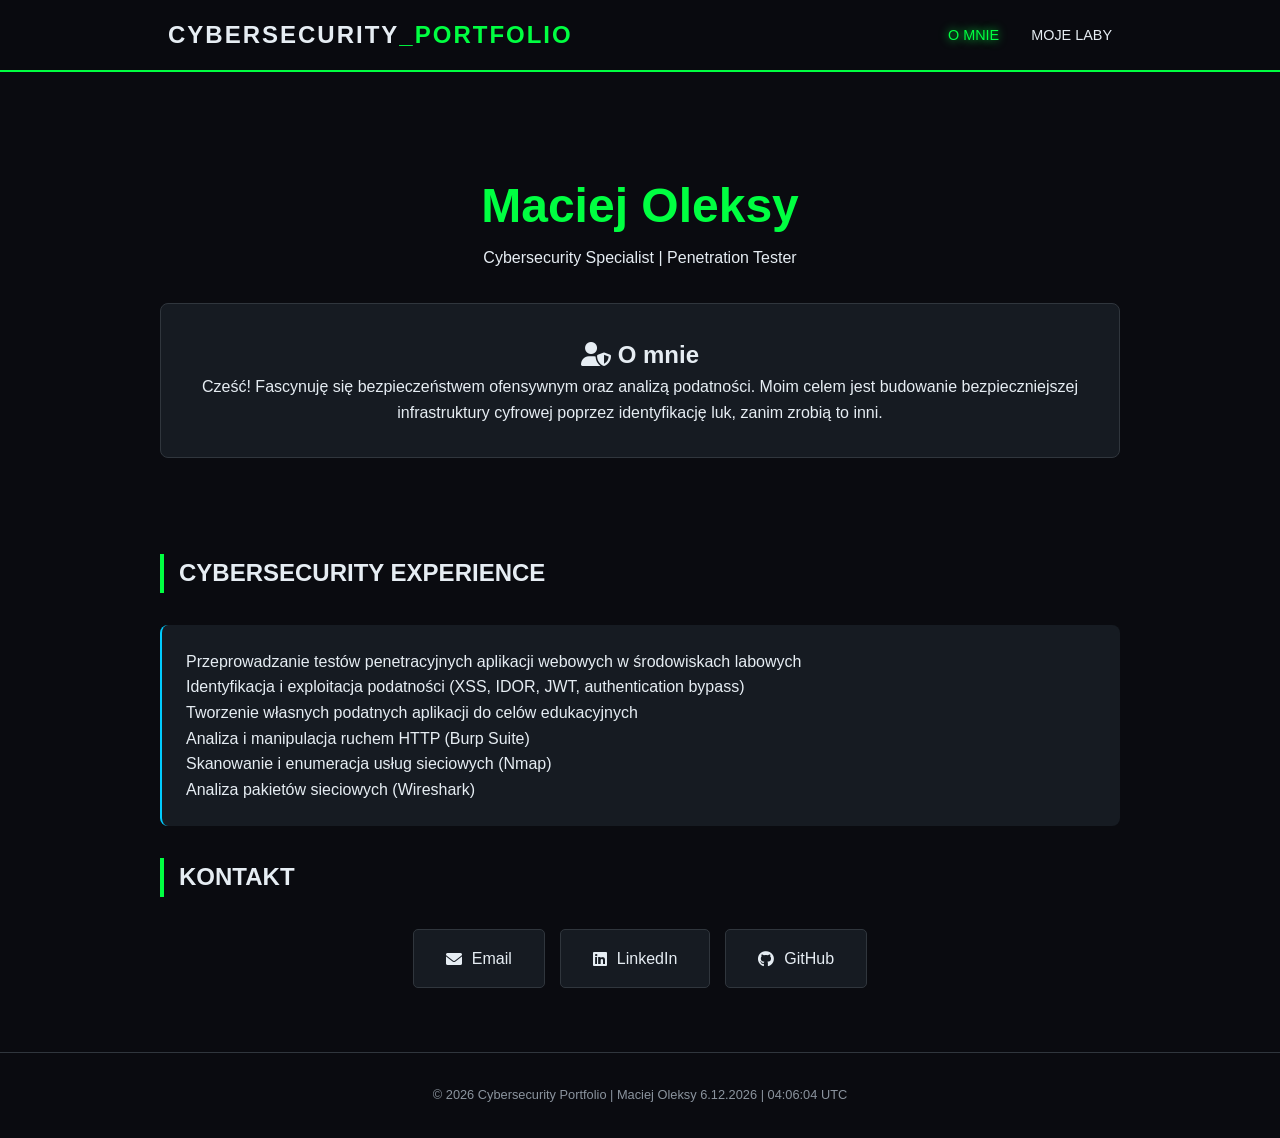
==== index.html @ 9b7eed47 "Update index.html" ====
<!DOCTYPE html>
<html lang="pl">
<head>
    <meta charset="UTF-8">
    <meta name="viewport" content="width=device-width, initial-scale=1.0">
    <title>Cyber Portfolio | O Mnie</title>
    <link rel="stylesheet" href="style.css">
    <link rel="stylesheet" href="https://cdnjs.cloudflare.com/ajax/libs/font-awesome/6.0.0/css/all.min.css">
</head>
<body>

    <header>
        <nav class="navbar">
            <div class="logo">CYBERSECURITY<span>_PORTFOLIO</span></div>
            <ul class="nav-links">
                <li><a href="index.html" class="active">O mnie</a></li>
                <li><a href="labs.html">Moje laby</a></li>
            </ul>
        </nav>
    </header>

    <main class="container">
        <!-- Sekcja O Mnie -->
        <section id="about" class="hero-section">
            <h1 class="glitch" data-text="Maciej Oleksy">Maciej Oleksy</h1>
            <p class="subtitle">Cybersecurity Specialist | Penetration Tester</p>
            <div class="bio-card">
                <h2><i class="fas fa-user-shield"></i> O mnie</h2>
                <p>Cześć! Fascynuję się bezpieczeństwem ofensywnym oraz analizą podatności. Moim celem jest budowanie bezpieczniejszej infrastruktury cyfrowej poprzez identyfikację luk, zanim zrobią to inni.</p>
            </div>
        </section>

        <!-- Doświadczenie -->
        <section id="experience">
            <h2 class="section-title">Cybersecurity experience</h2>
            <div class="timeline">
                <div class="timeline-item">
<p> Przeprowadzanie testów penetracyjnych aplikacji webowych w środowiskach labowych</p>
<p>Identyfikacja i exploitacja podatności (XSS, IDOR, JWT, authentication bypass)</p>
<p>Tworzenie własnych podatnych aplikacji do celów edukacyjnych</p>
<p>Analiza i manipulacja ruchem HTTP (Burp Suite)</p>
<p>Skanowanie i enumeracja usług sieciowych (Nmap)</p>
<p>Analiza pakietów sieciowych (Wireshark)</p>
                </div>
           <!--     <div class="timeline-item">
                    <h3>IT Support Specialist</h3>
                    <p class="date">2020 - 2022 | Tech Solutions</p>
                    <p>Zarządzanie uprawnieniami użytkowników i zabezpieczanie stacji roboczych.</p>
                </div> -->
            </div>
        </section>

        <!-- Kontakt -->
        <section id="contact">
            <h2 class="section-title">Kontakt</h2>
            <div class="contact-grid">
                <a href="mailto:twoj-email@example.com" class="contact-card">
                    <i class="fas fa-envelope"></i>
                    <span>Email</span>
                </a>
                <a href="https://linkedin.com/in/twoj-profil" class="contact-card">
                    <i class="fab fa-linkedin"></i>
                    <span>LinkedIn</span>
                </a>
                <a href="https://github.com/twoj-user" class="contact-card">
                    <i class="fab fa-github"></i>
                    <span>GitHub</span>
                </a>
            </div>
        </section>
    </main>

    <footer>
        <p>&copy; 2026 Cybersecurity Portfolio | Maciej Oleksy <span id="clock"></span></p>
    </footer>

    <script src="script.js"></script>
</body>
</html>
---- style.css ----
:root {
    --bg-color: #0a0b10;
    --card-bg: #161b22;
    --accent-color: #00ff41; /* Klasyczna zieleń hakera */
    --text-color: #e6edf3;
    --secondary-color: #00ccff;
}

* {
    margin: 0;
    padding: 0;
    box-sizing: border-box;
    font-family: 'Segoe UI', Tahoma, Geneva, Verdana, sans-serif;
}

body {
    background-color: var(--bg-color);
    color: var(--text-color);
    line-height: 1.6;
}

/* Pasek nawigacji */
header {
    background: rgba(10, 11, 16, 0.95);
    border-bottom: 2px solid var(--accent-color);
    position: sticky;
    top: 0;
    z-index: 1000;
}

.navbar {
    display: flex;
    justify-content: space-between;
    align-items: center;
    padding: 1rem 10%;
    max-width: 1200px;
    margin: 0 auto;
}

.logo {
    font-size: 1.5rem;
    font-weight: bold;
    letter-spacing: 2px;
}

.logo span {
    color: var(--accent-color);
}

.nav-links {
    display: flex;
    list-style: none;
}

.nav-links li {
    margin-left: 2rem;
}

.nav-links a {
    text-decoration: none;
    color: var(--text-color);
    text-transform: uppercase;
    font-size: 0.9rem;
    transition: 0.3s;
}

.nav-links a:hover, .nav-links a.active {
    color: var(--accent-color);
    text-shadow: 0 0 10px var(--accent-color);
}

/* Główna treść */
.container {
    max-width: 1000px;
    margin: 2rem auto;
    padding: 0 20px;
}

.section-title {
    border-left: 4px solid var(--accent-color);
    padding-left: 15px;
    margin: 2rem 0;
    text-transform: uppercase;
}

/* O mnie - Hero */
.hero-section {
    text-align: center;
    padding: 4rem 0;
}

.glitch {
    font-size: 3rem;
    font-weight: 800;
    color: var(--accent-color);
}

.bio-card {
    background: var(--card-bg);
    padding: 2rem;
    border-radius: 8px;
    margin-top: 2rem;
    border: 1px solid #30363d;
}

/* Grid Labów */
.labs-grid {
    display: grid;
    grid-template-columns: repeat(auto-fit, minmax(280px, 1fr));
    gap: 20px;
    margin-top: 2rem;
}

.lab-card {
    background: var(--card-bg);
    padding: 1.5rem;
    border-radius: 10px;
    text-decoration: none;
    color: var(--text-color);
    border: 1px solid #30363d;
    transition: transform 0.3s, border-color 0.3s;
    display: flex;
    flex-direction: column;
}

.lab-card:hover {
    transform: translateY(-5px);
    border-color: var(--accent-color);
    box-shadow: 0 0 15px rgba(0, 255, 65, 0.2);
}

.lab-icon {
    font-size: 2rem;
    color: var(--accent-color);
    margin-bottom: 1rem;
}

.tech-tag {
    margin-top: auto;
    font-size: 0.7rem;
    background: #21262d;
    padding: 4px 8px;
    border-radius: 4px;
    width: fit-content;
    color: var(--secondary-color);
}

/* Doświadczenie & Kontakt */
.timeline-item {
    background: var(--card-bg);
    padding: 1.5rem;
    margin-bottom: 1rem;
    border-radius: 8px;
    border-left: 2px solid var(--secondary-color);
}

.contact-grid {
    display: flex;
    gap: 15px;
    justify-content: center;
    flex-wrap: wrap;
}

.contact-card {
    background: var(--card-bg);
    padding: 1rem 2rem;
    border-radius: 5px;
    text-decoration: none;
    color: var(--text-color);
    display: flex;
    align-items: center;
    gap: 10px;
    border: 1px solid #30363d;
}

.contact-card:hover {
    background: #21262d;
    color: var(--accent-color);
}

/* Stopka */
footer {
    text-align: center;
    padding: 2rem;
    margin-top: 4rem;
    border-top: 1px solid #30363d;
    font-size: 0.8rem;
    color: #8b949e;
}
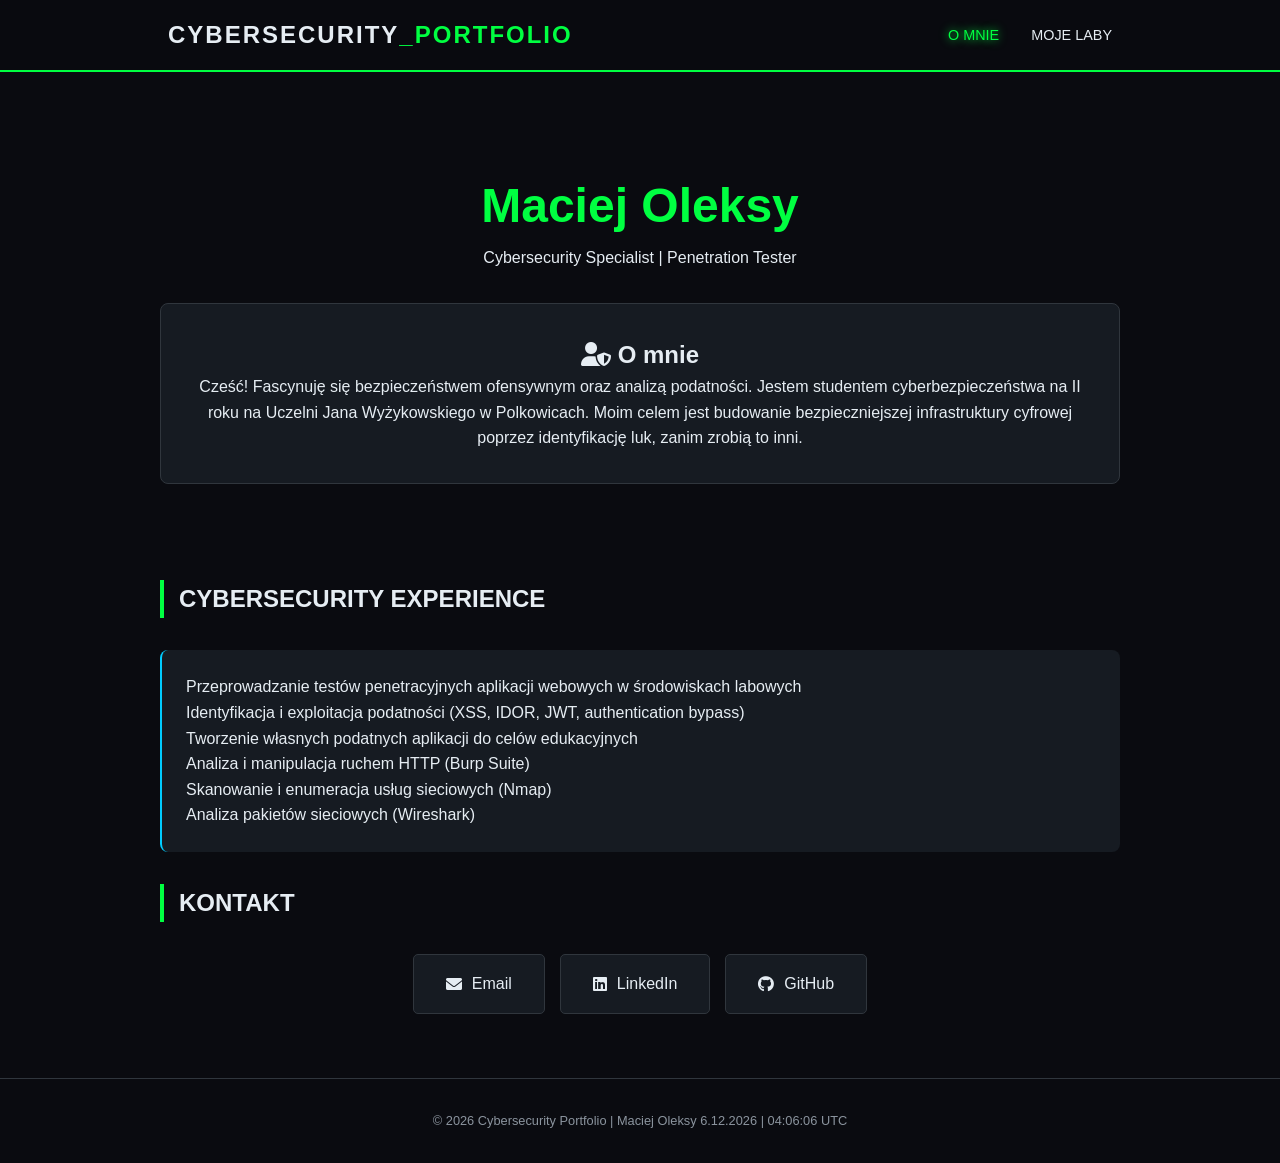
==== commit 1b0bc1d6: "Update index.html" ====
--- a/index.html
+++ b/index.html
@@ -26,7 +26,8 @@
             <p class="subtitle">Cybersecurity Specialist | Penetration Tester</p>
             <div class="bio-card">
                 <h2><i class="fas fa-user-shield"></i> O mnie</h2>
-                <p>Cześć! Fascynuję się bezpieczeństwem ofensywnym oraz analizą podatności. Moim celem jest budowanie bezpieczniejszej infrastruktury cyfrowej poprzez identyfikację luk, zanim zrobią to inni.</p>
+<p>Cześć! Fascynuję się bezpieczeństwem ofensywnym oraz analizą podatności. Jestem studentem cyberbezpieczeństwa na II roku na Uczelni Jana Wyżykowskiego w Polkowicach. 
+    Moim celem jest budowanie bezpieczniejszej infrastruktury cyfrowej poprzez identyfikację luk, zanim zrobią to inni.</p>
             </div>
         </section>
 
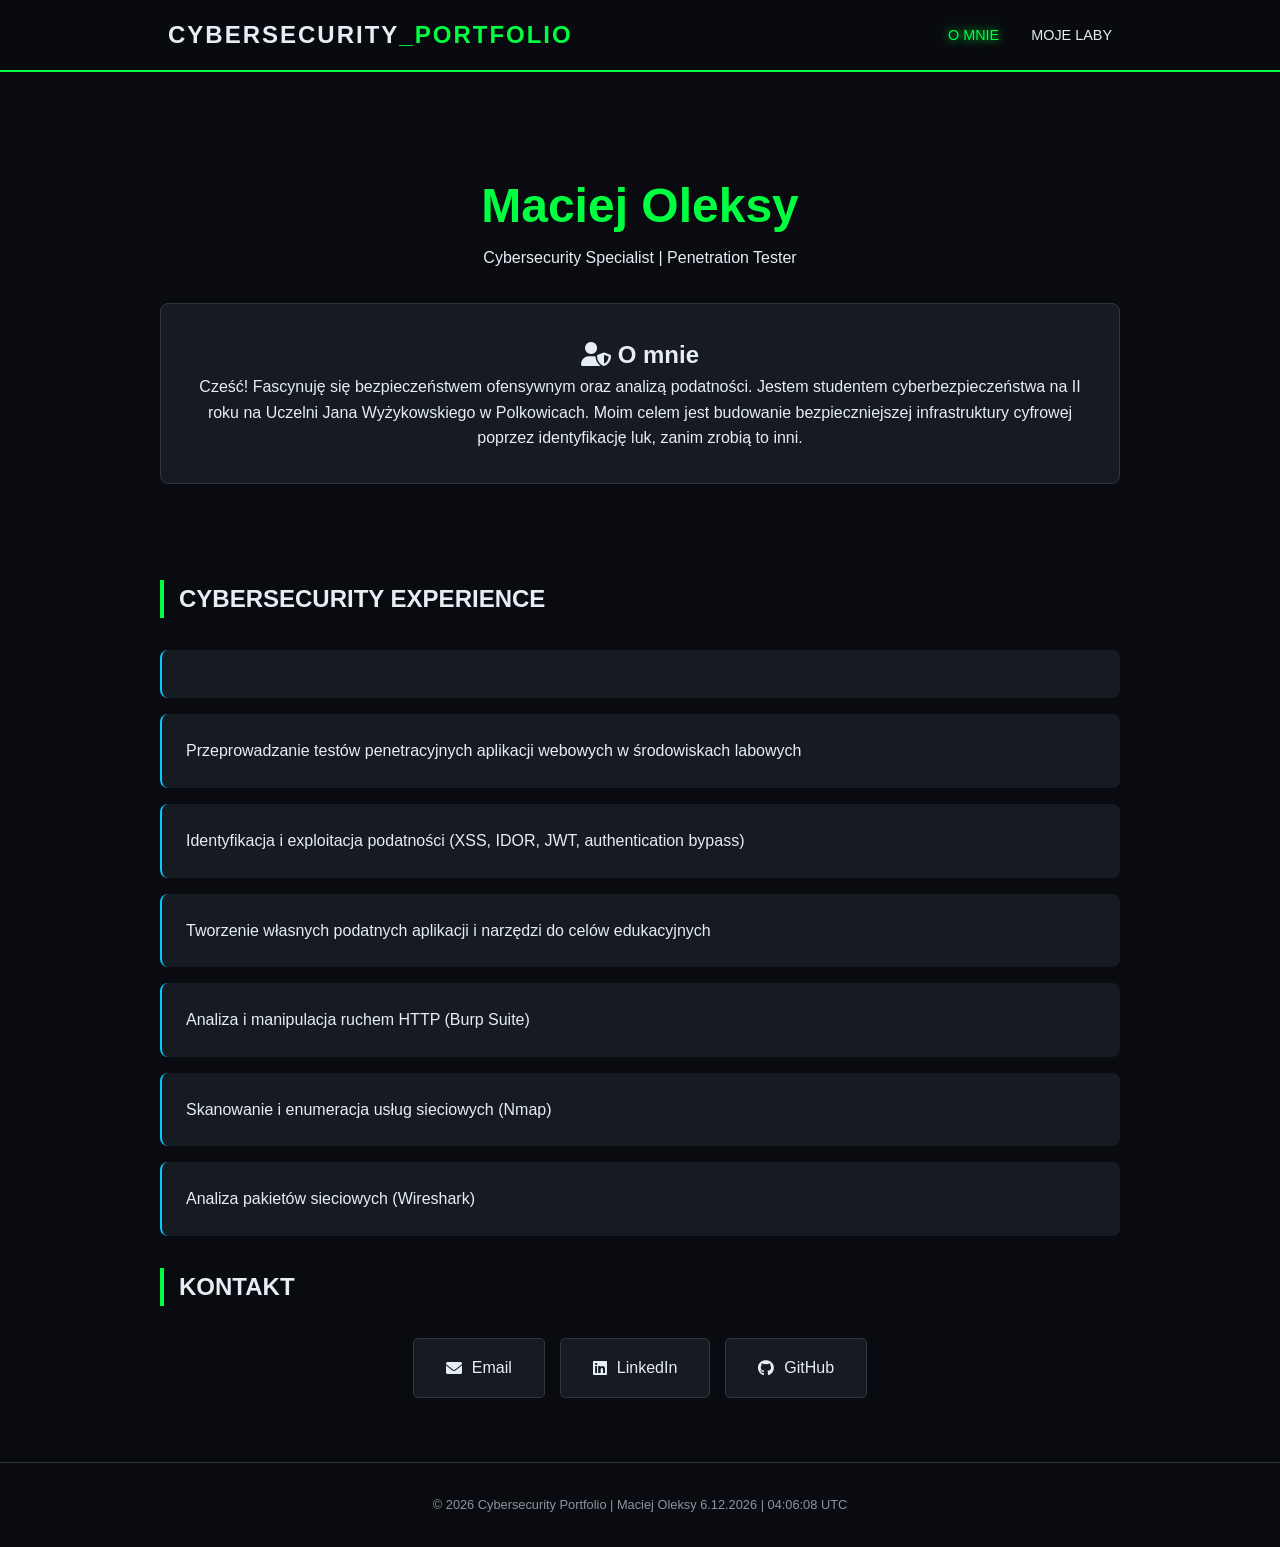
==== commit 7e4d34c9: "Update index.html" ====
--- a/index.html
+++ b/index.html
@@ -36,13 +36,31 @@
             <h2 class="section-title">Cybersecurity experience</h2>
             <div class="timeline">
                 <div class="timeline-item">
+
+                </div>
+<div class="timeline-item">
 <p> Przeprowadzanie testów penetracyjnych aplikacji webowych w środowiskach labowych</p>
+</div>
+
+<div class="timeline-item">
 <p>Identyfikacja i exploitacja podatności (XSS, IDOR, JWT, authentication bypass)</p>
-<p>Tworzenie własnych podatnych aplikacji do celów edukacyjnych</p>
+</div>
+
+<div class="timeline-item">
+<p>Tworzenie własnych podatnych aplikacji i narzędzi do celów edukacyjnych</p>
+</div>
+
+<div class="timeline-item">
 <p>Analiza i manipulacja ruchem HTTP (Burp Suite)</p>
+</div>
+
+<div class="timeline-item">
 <p>Skanowanie i enumeracja usług sieciowych (Nmap)</p>
+</div>
+
+<div class="timeline-item">
 <p>Analiza pakietów sieciowych (Wireshark)</p>
-                </div>
+</div>
            <!--     <div class="timeline-item">
                     <h3>IT Support Specialist</h3>
                     <p class="date">2020 - 2022 | Tech Solutions</p>
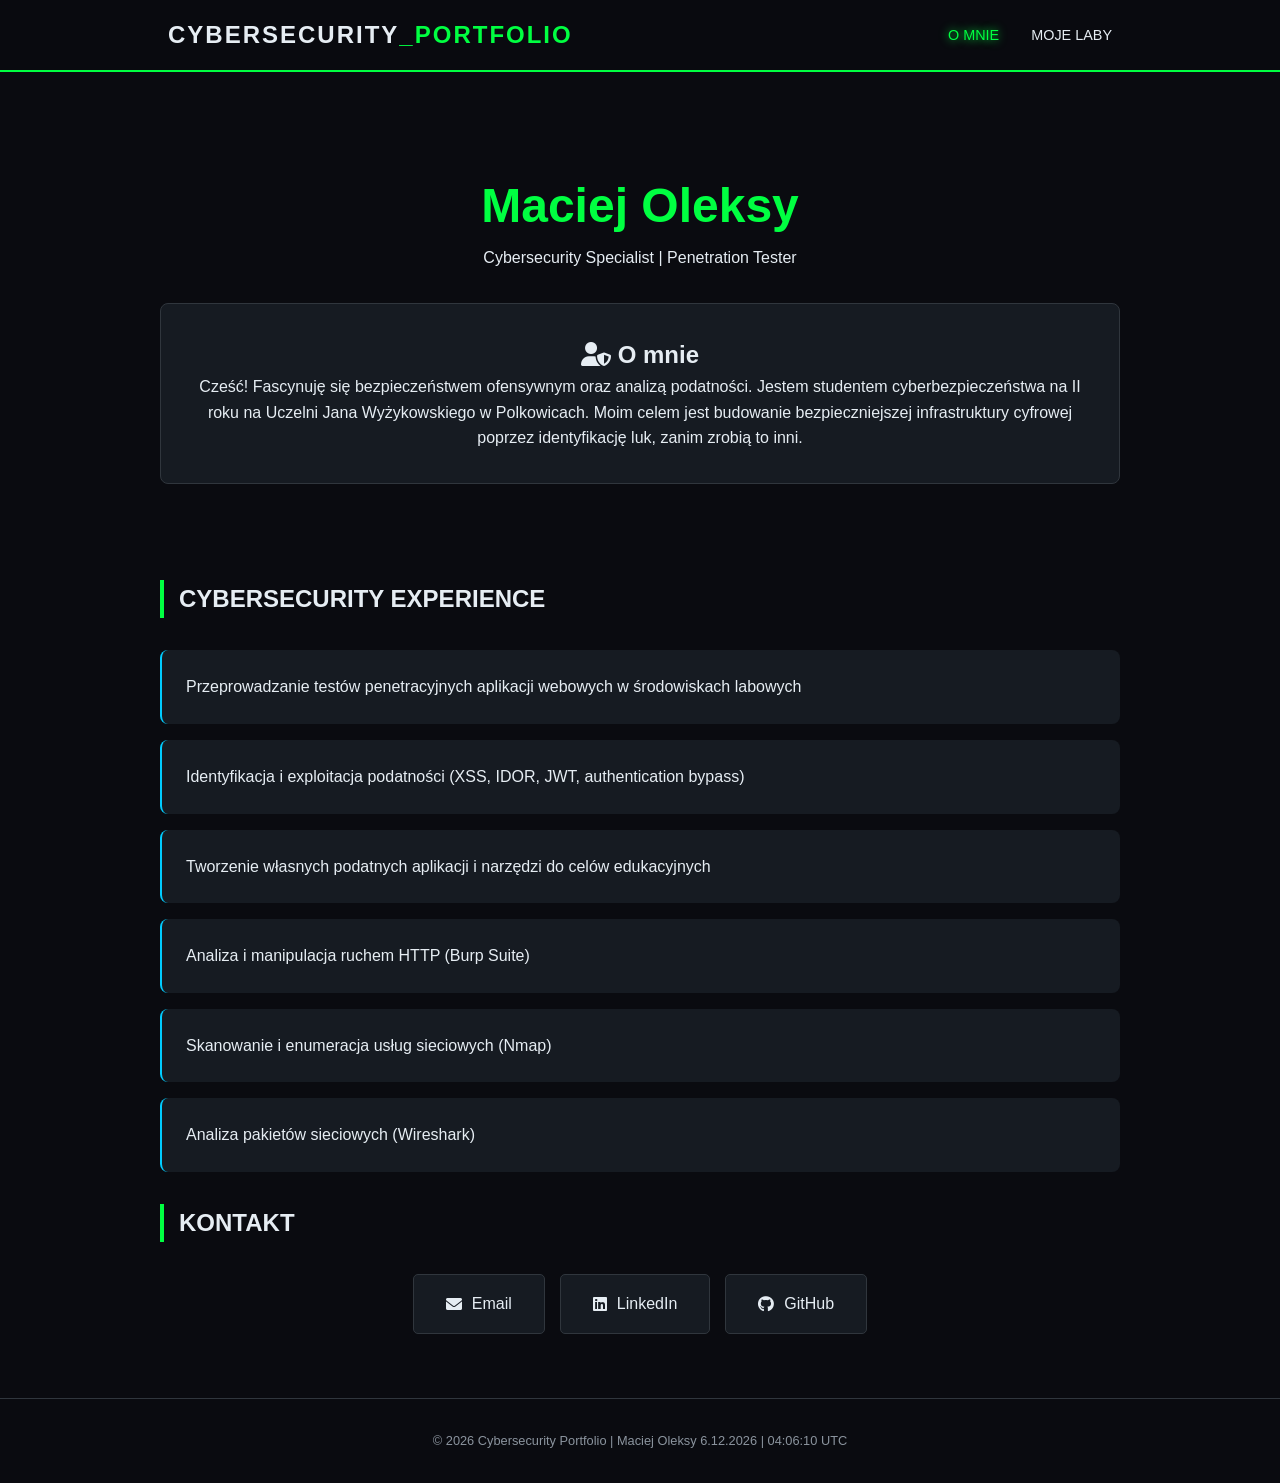
==== commit 8c00fc01: "Update index.html" ====
--- a/index.html
+++ b/index.html
@@ -34,10 +34,7 @@
         <!-- Doświadczenie -->
         <section id="experience">
             <h2 class="section-title">Cybersecurity experience</h2>
-            <div class="timeline">
-                <div class="timeline-item">
-
-                </div>
+         
 <div class="timeline-item">
 <p> Przeprowadzanie testów penetracyjnych aplikacji webowych w środowiskach labowych</p>
 </div>
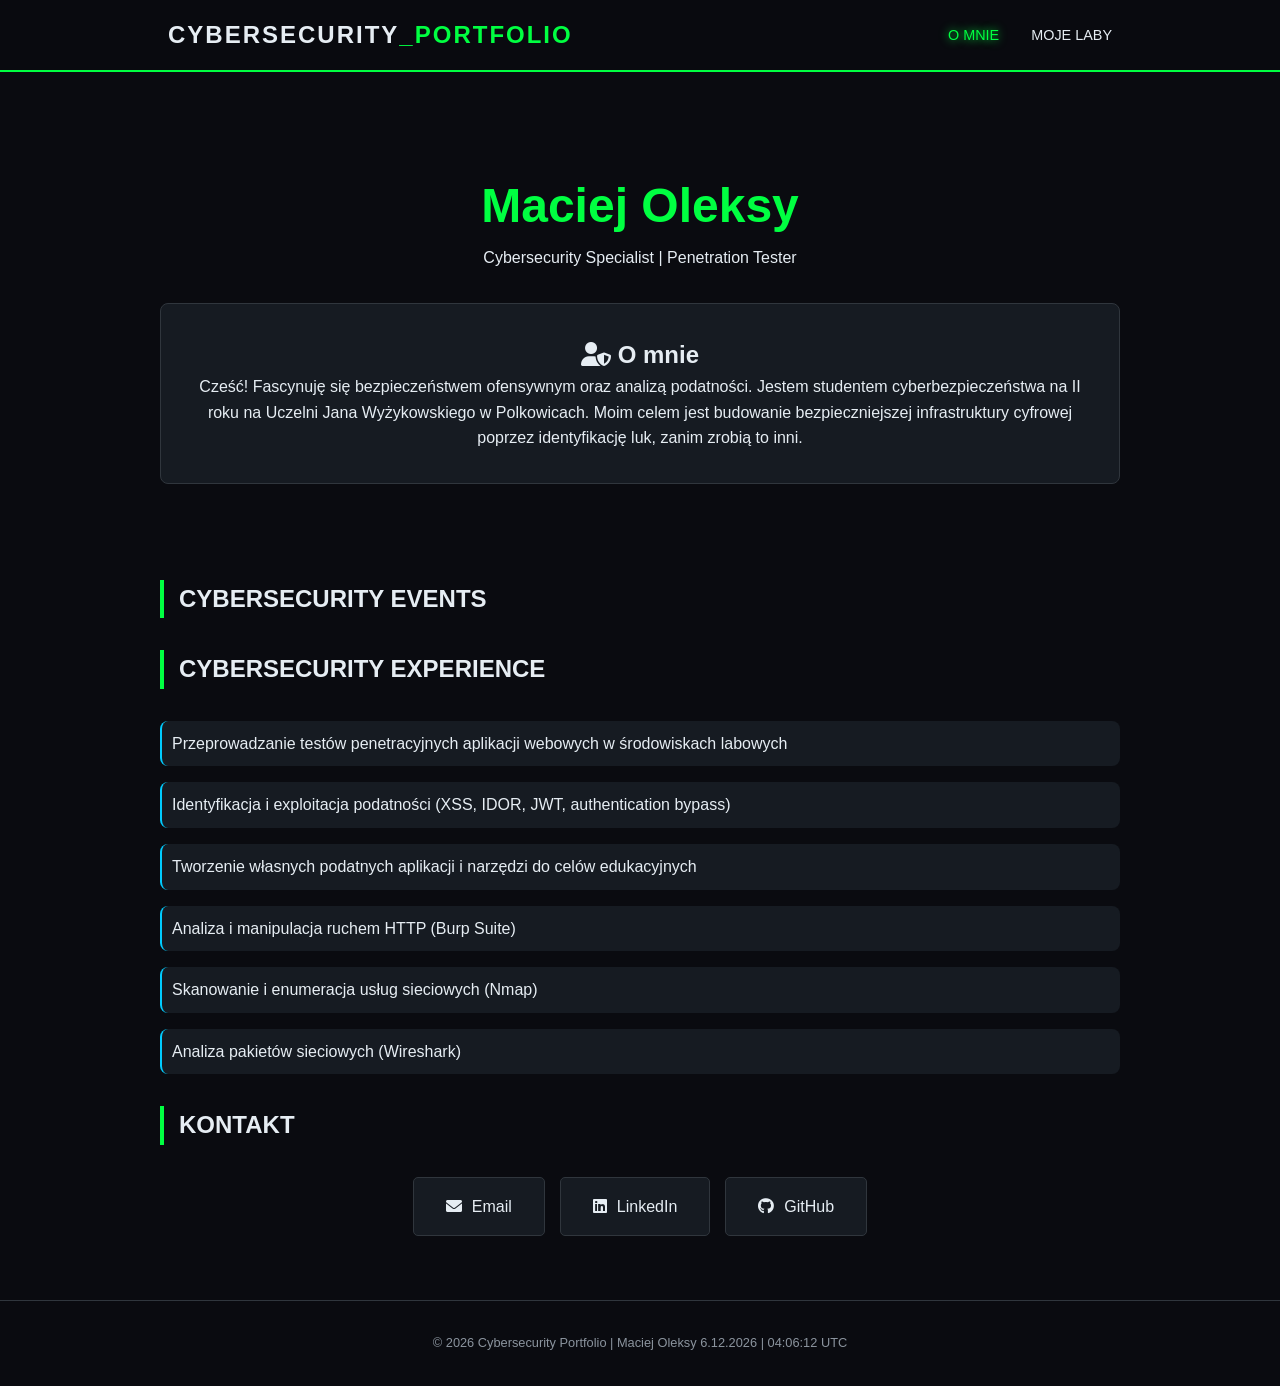
==== commit 7e4f3ab4: "Update index.html" ====
--- a/index.html
+++ b/index.html
@@ -32,6 +32,11 @@
         </section>
 
         <!-- Doświadczenie -->
+
+  <section id="event">
+            <h2 class="section-title">Cybersecurity events</h2>
+  </section>
+        
         <section id="experience">
             <h2 class="section-title">Cybersecurity experience</h2>
          
--- a/style.css
+++ b/style.css
@@ -148,7 +148,7 @@
 /* Doświadczenie & Kontakt */
 .timeline-item {
     background: var(--card-bg);
-    padding: 1.5rem;
+    padding: 10px;
     margin-bottom: 1rem;
     border-radius: 8px;
     border-left: 2px solid var(--secondary-color);
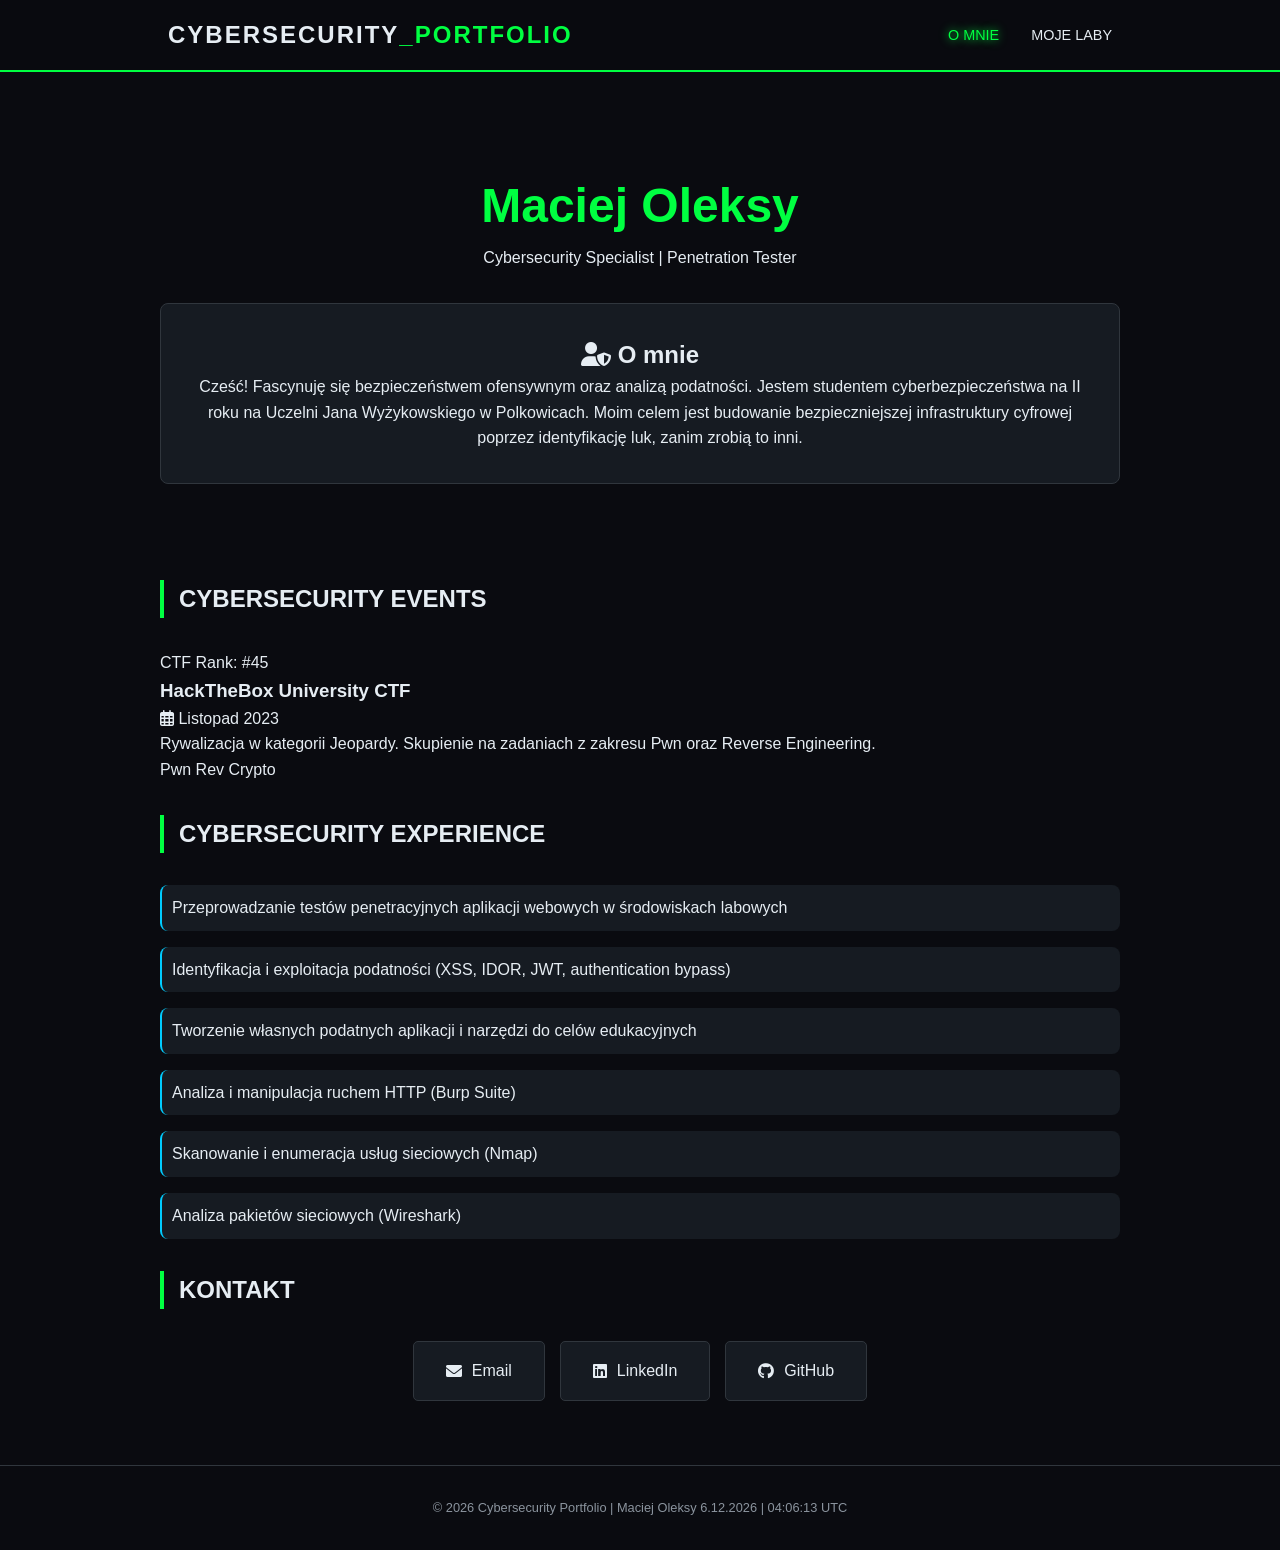
==== commit ff2d21fb: "Update index.html" ====
--- a/index.html
+++ b/index.html
@@ -31,12 +31,27 @@
             </div>
         </section>
 
-        <!-- Doświadczenie -->
-
-  <section id="event">
-            <h2 class="section-title">Cybersecurity events</h2>
-  </section>
+<!-- Sekcja Wydarzenia / Events -->
+<section id="cyber-events">
+    <h2 class="section-title">Cybersecurity Events</h2>
+    <div class="events-grid">
         
+        <!-- Event 1 -->
+        <div class="event-card">
+            <div class="event-header">
+                <span class="event-type">CTF</span>
+                <span class="event-status">Rank: #45</span>
+            </div>
+            <h3>HackTheBox University CTF</h3>
+            <p class="event-info"><i class="far fa-calendar-alt"></i> Listopad 2023</p>
+            <p class="event-desc">Rywalizacja w kategorii Jeopardy. Skupienie na zadaniach z zakresu Pwn oraz Reverse Engineering.</p>
+            <div class="event-tags">
+                <span>Pwn</span>
+                <span>Rev</span>
+                <span>Crypto</span>
+            </div>
+        </div>
+    </section>
         <section id="experience">
             <h2 class="section-title">Cybersecurity experience</h2>
          
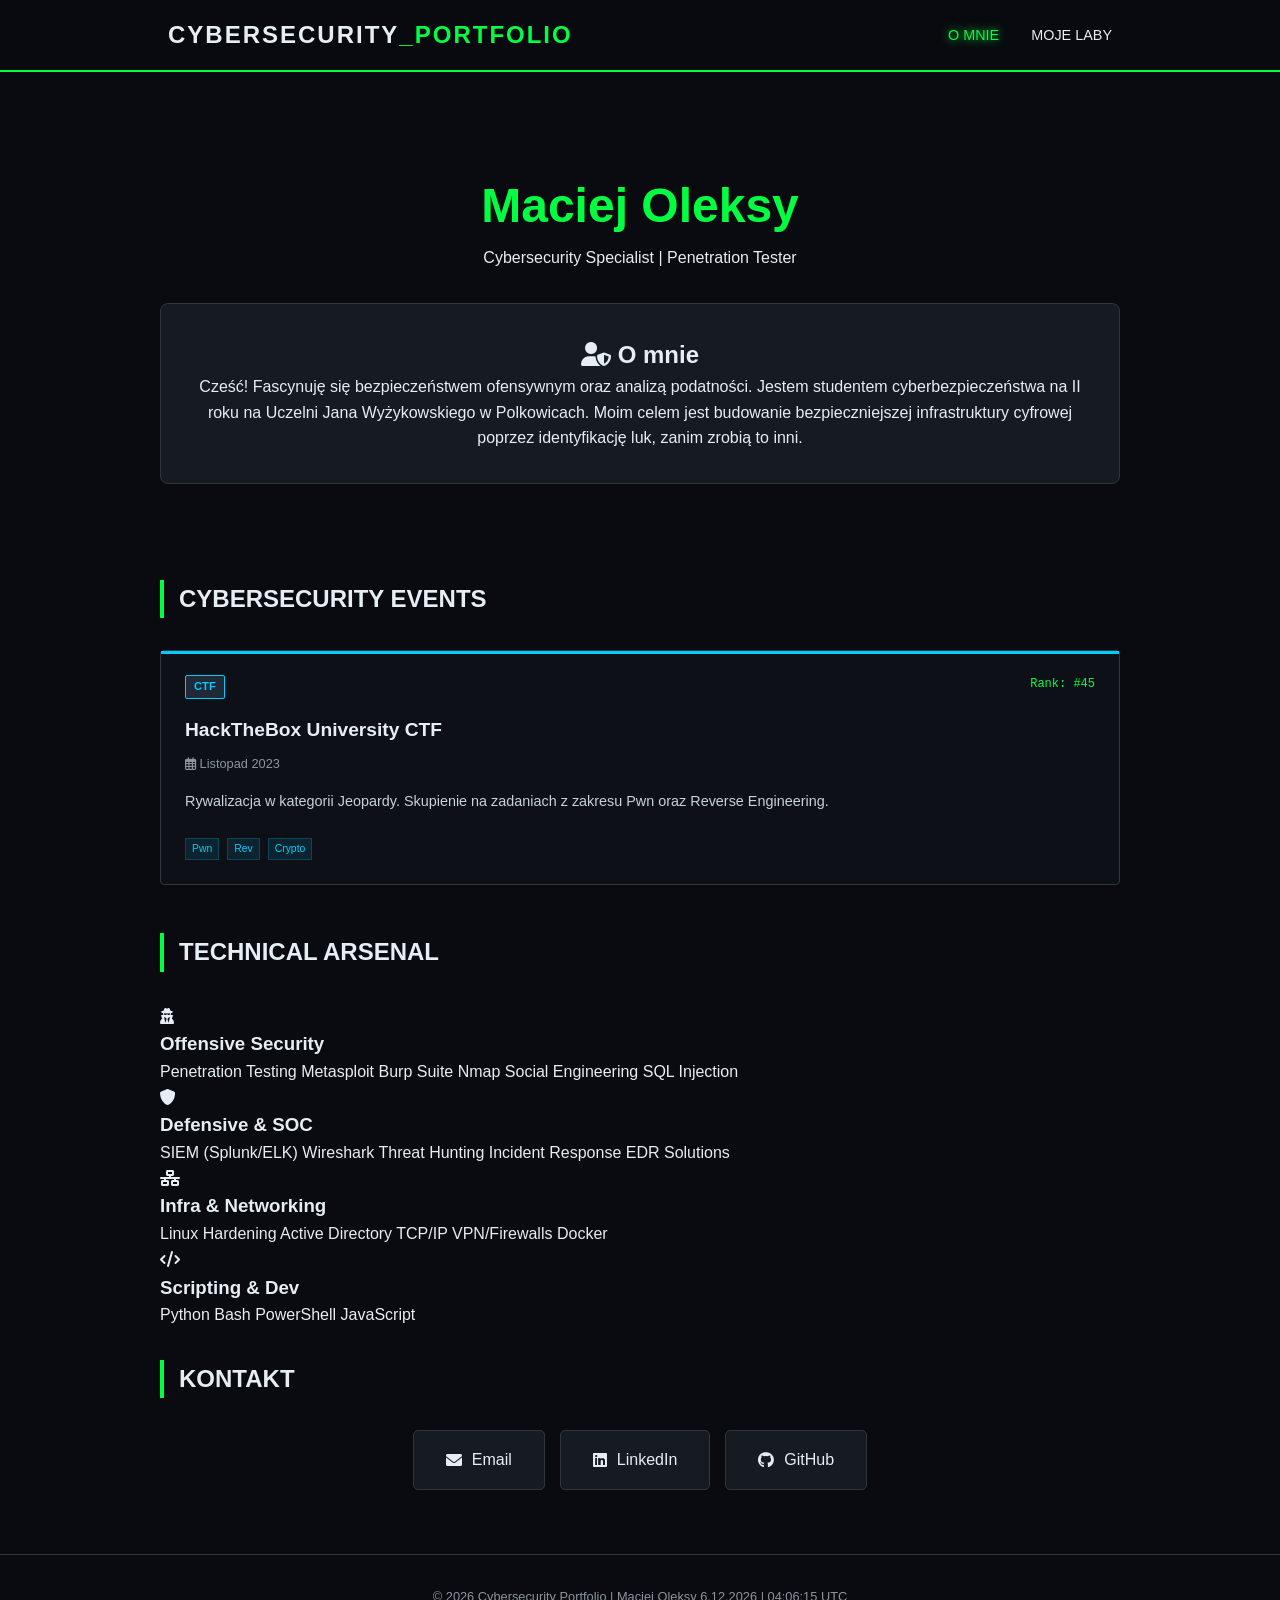
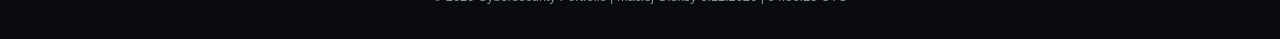
==== commit 8628faf2: "Update index.html" ====
--- a/index.html
+++ b/index.html
@@ -52,39 +52,73 @@
             </div>
         </div>
     </section>
-        <section id="experience">
-            <h2 class="section-title">Cybersecurity experience</h2>
-         
-<div class="timeline-item">
-<p> Przeprowadzanie testów penetracyjnych aplikacji webowych w środowiskach labowych</p>
-</div>
 
-<div class="timeline-item">
-<p>Identyfikacja i exploitacja podatności (XSS, IDOR, JWT, authentication bypass)</p>
-</div>
+        <section id="skills-arsenal">
+    <h2 class="section-title">Technical Arsenal</h2>
+    <div class="skills-grid">
+        
+        <!-- Kategoria: Offensive Security -->
+        <div class="skill-category">
+            <div class="category-header">
+                <i class="fas fa-user-secret"></i>
+                <h3>Offensive Security</h3>
+            </div>
+            <div class="skill-tags">
+                <span>Penetration Testing</span>
+                <span>Metasploit</span>
+                <span>Burp Suite</span>
+                <span>Nmap</span>
+                <span>Social Engineering</span>
+                <span>SQL Injection</span>
+            </div>
+        </div>
 
-<div class="timeline-item">
-<p>Tworzenie własnych podatnych aplikacji i narzędzi do celów edukacyjnych</p>
-</div>
+        <!-- Kategoria: Defensive & Analysis -->
+        <div class="skill-category">
+            <div class="category-header">
+                <i class="fas fa-shield-alt"></i>
+                <h3>Defensive & SOC</h3>
+            </div>
+            <div class="skill-tags">
+                <span>SIEM (Splunk/ELK)</span>
+                <span>Wireshark</span>
+                <span>Threat Hunting</span>
+                <span>Incident Response</span>
+                <span>EDR Solutions</span>
+            </div>
+        </div>
 
-<div class="timeline-item">
-<p>Analiza i manipulacja ruchem HTTP (Burp Suite)</p>
-</div>
+        <!-- Kategoria: Systems & Networking -->
+        <div class="skill-category">
+            <div class="category-header">
+                <i class="fas fa-network-wired"></i>
+                <h3>Infra & Networking</h3>
+            </div>
+            <div class="skill-tags">
+                <span>Linux Hardening</span>
+                <span>Active Directory</span>
+                <span>TCP/IP</span>
+                <span>VPN/Firewalls</span>
+                <span>Docker</span>
+            </div>
+        </div>
 
-<div class="timeline-item">
-<p>Skanowanie i enumeracja usług sieciowych (Nmap)</p>
-</div>
+        <!-- Kategoria: Programming -->
+        <div class="skill-category">
+            <div class="category-header">
+                <i class="fas fa-code"></i>
+                <h3>Scripting & Dev</h3>
+            </div>
+            <div class="skill-tags">
+                <span>Python</span>
+                <span>Bash</span>
+                <span>PowerShell</span>
+                <span>JavaScript</span>
+            </div>
+        </div>
 
-<div class="timeline-item">
-<p>Analiza pakietów sieciowych (Wireshark)</p>
-</div>
-           <!--     <div class="timeline-item">
-                    <h3>IT Support Specialist</h3>
-                    <p class="date">2020 - 2022 | Tech Solutions</p>
-                    <p>Zarządzanie uprawnieniami użytkowników i zabezpieczanie stacji roboczych.</p>
-                </div> -->
-            </div>
-        </section>
+    </div>
+</section>
 
         <!-- Kontakt -->
         <section id="contact">
--- a/style.css
+++ b/style.css
@@ -187,3 +187,97 @@
     font-size: 0.8rem;
     color: #8b949e;
 }
+/* Sekcja Events */
+.events-grid {
+    display: grid;
+    grid-template-columns: repeat(auto-fit, minmax(300px, 1fr));
+    gap: 20px;
+    margin-bottom: 3rem;
+}
+
+.event-card {
+    background: #0d1117;
+    border: 1px solid #30363d;
+    padding: 1.5rem;
+    border-radius: 4px; /* Ostre krawędzie wyglądają bardziej pro */
+    position: relative;
+    transition: all 0.3s ease;
+    display: flex;
+    flex-direction: column;
+}
+
+/* Nieonowa linia na górze każdej karty */
+.event-card::before {
+    content: '';
+    position: absolute;
+    top: 0;
+    left: 0;
+    width: 100%;
+    height: 3px;
+    background: var(--secondary-color);
+}
+
+.event-card.highlight::before {
+    background: var(--accent-color);
+}
+
+.event-card:hover {
+    border-color: var(--accent-color);
+    box-shadow: 0 0 20px rgba(0, 255, 65, 0.1);
+    transform: translateY(-5px);
+}
+
+.event-header {
+    display: flex;
+    justify-content: space-between;
+    margin-bottom: 1rem;
+}
+
+.event-type {
+    background: #1f2937;
+    color: var(--secondary-color);
+    font-size: 0.7rem;
+    padding: 2px 8px;
+    border-radius: 2px;
+    font-weight: bold;
+    text-transform: uppercase;
+    border: 1px solid var(--secondary-color);
+}
+
+.event-status {
+    font-size: 0.75rem;
+    color: var(--accent-color);
+    font-family: 'Courier New', Courier, monospace;
+}
+
+.event-card h3 {
+    font-size: 1.2rem;
+    margin-bottom: 0.5rem;
+}
+
+.event-info {
+    font-size: 0.8rem;
+    color: #8b949e;
+    margin-bottom: 1rem;
+}
+
+.event-desc {
+    font-size: 0.9rem;
+    color: #c9d1d9;
+    margin-bottom: 1.5rem;
+    flex-grow: 1;
+}
+
+.event-tags {
+    display: flex;
+    gap: 8px;
+    flex-wrap: wrap;
+}
+
+.event-tags span {
+    font-size: 0.65rem;
+    background: rgba(0, 204, 255, 0.1);
+    color: var(--secondary-color);
+    padding: 2px 6px;
+    border: 1px solid rgba(0, 204, 255, 0.2);
+}
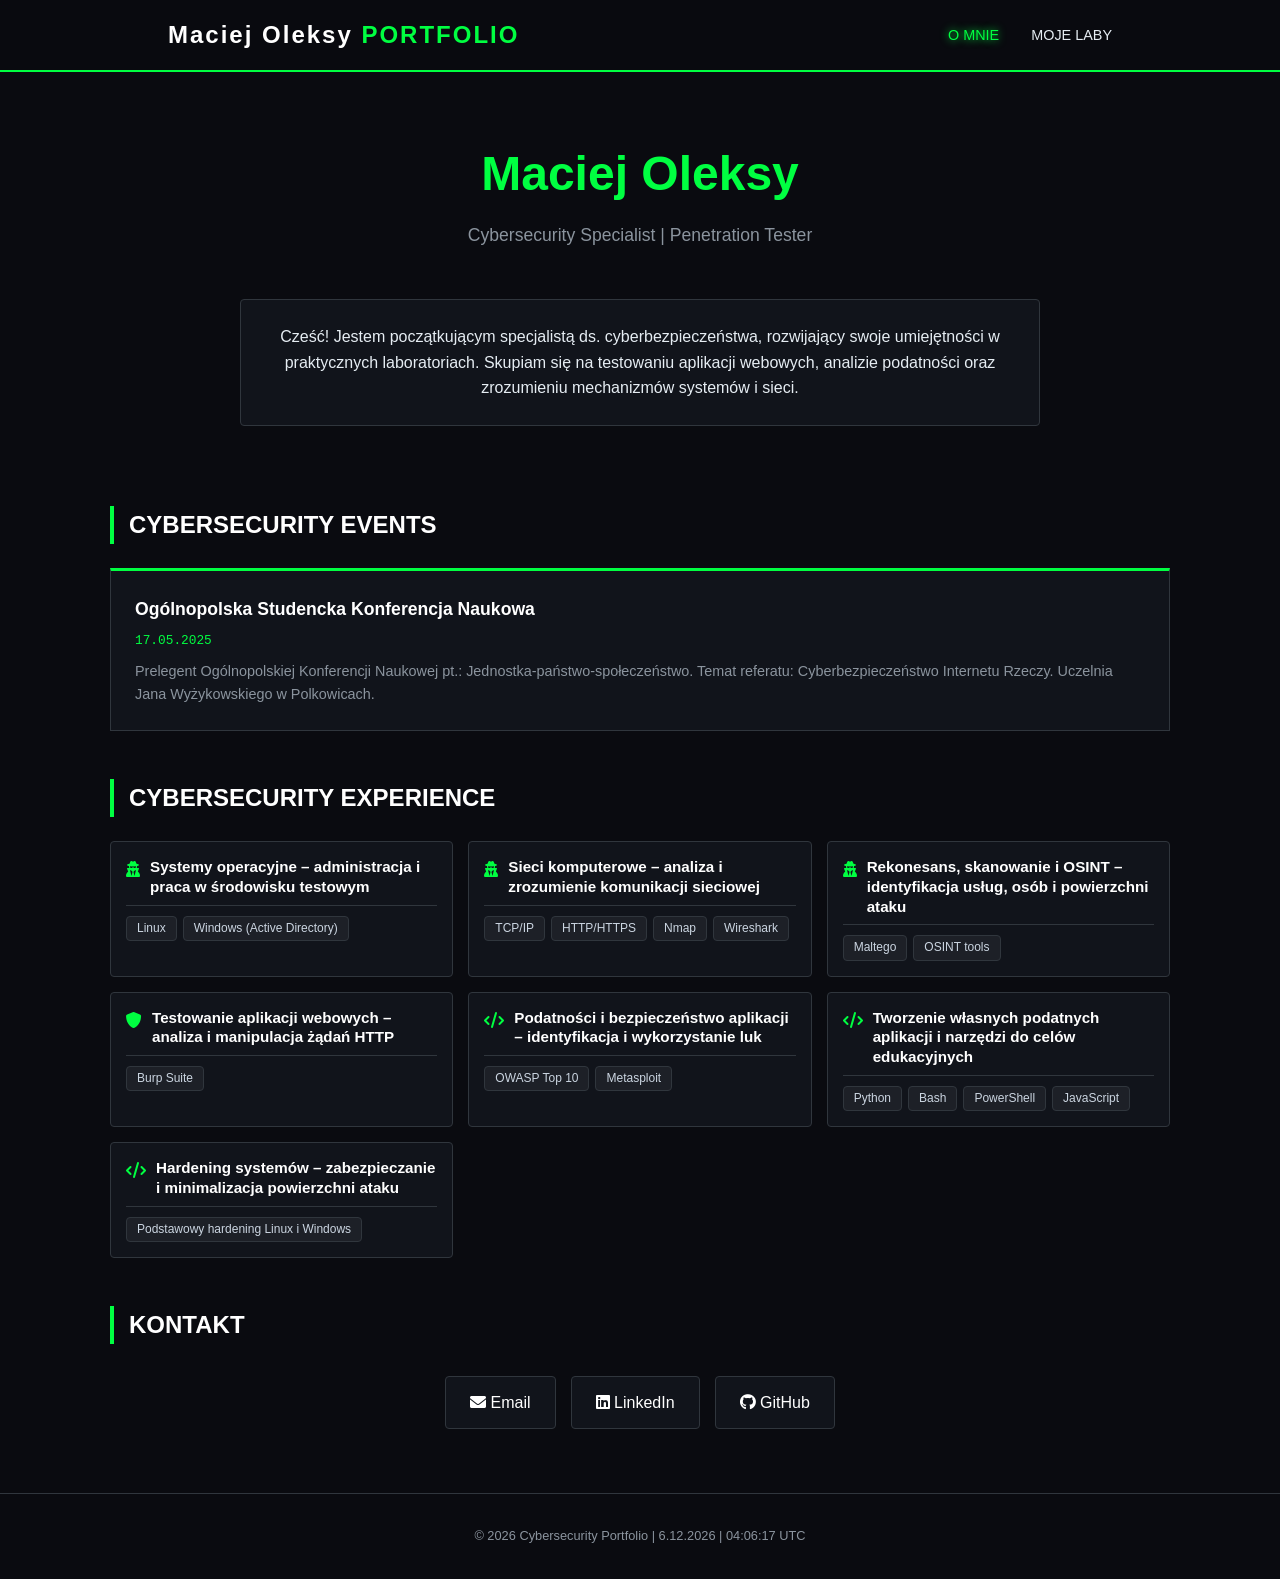
==== commit e5beb50f: "Add files via upload" ====
--- a/index.html
+++ b/index.html
@@ -1,149 +1,121 @@
-<!DOCTYPE html>
-<html lang="pl">
-<head>
-    <meta charset="UTF-8">
-    <meta name="viewport" content="width=device-width, initial-scale=1.0">
-    <title>Cyber Portfolio | O Mnie</title>
-    <link rel="stylesheet" href="style.css">
-    <link rel="stylesheet" href="https://cdnjs.cloudflare.com/ajax/libs/font-awesome/6.0.0/css/all.min.css">
-</head>
-<body>
-
-    <header>
-        <nav class="navbar">
-            <div class="logo">CYBERSECURITY<span>_PORTFOLIO</span></div>
-            <ul class="nav-links">
-                <li><a href="index.html" class="active">O mnie</a></li>
-                <li><a href="labs.html">Moje laby</a></li>
-            </ul>
-        </nav>
-    </header>
-
-    <main class="container">
-        <!-- Sekcja O Mnie -->
-        <section id="about" class="hero-section">
-            <h1 class="glitch" data-text="Maciej Oleksy">Maciej Oleksy</h1>
-            <p class="subtitle">Cybersecurity Specialist | Penetration Tester</p>
-            <div class="bio-card">
-                <h2><i class="fas fa-user-shield"></i> O mnie</h2>
-<p>Cześć! Fascynuję się bezpieczeństwem ofensywnym oraz analizą podatności. Jestem studentem cyberbezpieczeństwa na II roku na Uczelni Jana Wyżykowskiego w Polkowicach. 
-    Moim celem jest budowanie bezpieczniejszej infrastruktury cyfrowej poprzez identyfikację luk, zanim zrobią to inni.</p>
-            </div>
-        </section>
-
-<!-- Sekcja Wydarzenia / Events -->
-<section id="cyber-events">
-    <h2 class="section-title">Cybersecurity Events</h2>
-    <div class="events-grid">
-        
-        <!-- Event 1 -->
-        <div class="event-card">
-            <div class="event-header">
-                <span class="event-type">CTF</span>
-                <span class="event-status">Rank: #45</span>
-            </div>
-            <h3>HackTheBox University CTF</h3>
-            <p class="event-info"><i class="far fa-calendar-alt"></i> Listopad 2023</p>
-            <p class="event-desc">Rywalizacja w kategorii Jeopardy. Skupienie na zadaniach z zakresu Pwn oraz Reverse Engineering.</p>
-            <div class="event-tags">
-                <span>Pwn</span>
-                <span>Rev</span>
-                <span>Crypto</span>
-            </div>
-        </div>
-    </section>
-
-        <section id="skills-arsenal">
-    <h2 class="section-title">Technical Arsenal</h2>
-    <div class="skills-grid">
-        
-        <!-- Kategoria: Offensive Security -->
-        <div class="skill-category">
-            <div class="category-header">
-                <i class="fas fa-user-secret"></i>
-                <h3>Offensive Security</h3>
-            </div>
-            <div class="skill-tags">
-                <span>Penetration Testing</span>
-                <span>Metasploit</span>
-                <span>Burp Suite</span>
-                <span>Nmap</span>
-                <span>Social Engineering</span>
-                <span>SQL Injection</span>
-            </div>
-        </div>
-
-        <!-- Kategoria: Defensive & Analysis -->
-        <div class="skill-category">
-            <div class="category-header">
-                <i class="fas fa-shield-alt"></i>
-                <h3>Defensive & SOC</h3>
-            </div>
-            <div class="skill-tags">
-                <span>SIEM (Splunk/ELK)</span>
-                <span>Wireshark</span>
-                <span>Threat Hunting</span>
-                <span>Incident Response</span>
-                <span>EDR Solutions</span>
-            </div>
-        </div>
-
-        <!-- Kategoria: Systems & Networking -->
-        <div class="skill-category">
-            <div class="category-header">
-                <i class="fas fa-network-wired"></i>
-                <h3>Infra & Networking</h3>
-            </div>
-            <div class="skill-tags">
-                <span>Linux Hardening</span>
-                <span>Active Directory</span>
-                <span>TCP/IP</span>
-                <span>VPN/Firewalls</span>
-                <span>Docker</span>
-            </div>
-        </div>
-
-        <!-- Kategoria: Programming -->
-        <div class="skill-category">
-            <div class="category-header">
-                <i class="fas fa-code"></i>
-                <h3>Scripting & Dev</h3>
-            </div>
-            <div class="skill-tags">
-                <span>Python</span>
-                <span>Bash</span>
-                <span>PowerShell</span>
-                <span>JavaScript</span>
-            </div>
-        </div>
-
-    </div>
-</section>
-
-        <!-- Kontakt -->
-        <section id="contact">
-            <h2 class="section-title">Kontakt</h2>
-            <div class="contact-grid">
-                <a href="mailto:twoj-email@example.com" class="contact-card">
-                    <i class="fas fa-envelope"></i>
-                    <span>Email</span>
-                </a>
-                <a href="https://linkedin.com/in/twoj-profil" class="contact-card">
-                    <i class="fab fa-linkedin"></i>
-                    <span>LinkedIn</span>
-                </a>
-                <a href="https://github.com/twoj-user" class="contact-card">
-                    <i class="fab fa-github"></i>
-                    <span>GitHub</span>
-                </a>
-            </div>
-        </section>
-    </main>
-
-    <footer>
-        <p>&copy; 2026 Cybersecurity Portfolio | Maciej Oleksy <span id="clock"></span></p>
-    </footer>
-
-    <script src="script.js"></script>
-</body>
-</html>
+<!DOCTYPE html>
+<html lang="pl">
+<head>
+    <meta charset="UTF-8">
+    <meta name="viewport" content="width=device-width, initial-scale=1.0">
+    <title>Cyber Portfolio | Main</title>
+    <link rel="stylesheet" href="stajl.css">
+    <link rel="stylesheet" href="https://cdnjs.cloudflare.com/ajax/libs/font-awesome/6.0.0/css/all.min.css">
+</head>
+<body>
+
+    <header>
+        <nav class="navbar">
+            <div class="logo">Maciej Oleksy<span> PORTFOLIO</span></div>
+            <ul class="nav-links">
+                <li><a href="index.html" class="active">O mnie</a></li>
+                <li><a href="labs.html">Moje laby</a></li>
+            </ul>
+        </nav>
+    </header>
+
+    <main class="container">
+        <!-- Sekcja Hero / O mnie -->
+        <section id="about" class="hero-section">
+            <h1 class="glitch">Maciej Oleksy</h1>
+            <p class="subtitle">Cybersecurity Specialist | Penetration Tester</p>
+        </br>
+            <div class="bio-card">
+                <p>Cześć! Jestem początkującym specjalistą ds. cyberbezpieczeństwa, rozwijający swoje umiejętności w praktycznych laboratoriach. Skupiam się na testowaniu aplikacji webowych, analizie podatności oraz zrozumieniu mechanizmów systemów i sieci.</p>
+            </div>
+        </section>
+
+        <!-- Sekcja Cyber Events -->
+        <section id="cyber-events">
+            <h2 class="section-title">Cybersecurity Events</h2>
+            <div class="events-grid">
+                <div class="event-card highlight">
+                    <h3>Ogólnopolska Studencka Konferencja Naukowa</h3>
+                    <p class="event-info">17.05.2025</p>
+                    <p class="event-desc">Prelegent Ogólnopolskiej Konferencji Naukowej pt.: Jednostka-państwo-społeczeństwo. Temat referatu: Cyberbezpieczeństwo Internetu Rzeczy. Uczelnia Jana Wyżykowskiego w Polkowicach.</p>
+                </div>
+               
+            </div>
+        </section>
+
+         <!-- Sekcja Technical Arsenal (Skille) -->
+        <section id="skills-arsenal">
+            <h2 class="section-title">Cybersecurity Experience</h2>
+            <div class="skills-grid">
+
+                <div class="skill-category">
+                    <div class="category-header"><i class="fas fa-user-secret"></i><h5>Systemy operacyjne – administracja i praca w środowisku testowym</h5></div>
+                    <div class="skill-tags">
+                        <span>Linux</span><span>Windows (Active Directory)</span>
+                    </div>
+                </div>
+
+                <div class="skill-category">
+                    <div class="category-header"><i class="fas fa-user-secret"></i><h5>Sieci komputerowe – analiza i zrozumienie komunikacji sieciowej</h5></div>
+                    <div class="skill-tags">
+                        <span>TCP/IP</span><span>HTTP/HTTPS</span><span>Nmap</span><span>Wireshark</span>
+                    </div>
+
+                </div>
+                <div class="skill-category">
+                    <div class="category-header"><i class="fas fa-user-secret"></i><h5>Rekonesans, skanowanie i OSINT – identyfikacja usług, osób i powierzchni ataku</h5></div>
+                    <div class="skill-tags">
+                        <span>Maltego</span><span>OSINT tools</span>
+                    </div>
+                </div>
+
+                <div class="skill-category">
+                    <div class="category-header"><i class="fas fa-shield-alt"></i><h5>Testowanie aplikacji webowych – analiza i manipulacja żądań HTTP</h5></div>
+                    <div class="skill-tags">
+                       <span>Burp Suite</span>
+                    </div>
+                </div>
+
+                <div class="skill-category">
+                    <div class="category-header"><i class="fas fa-code"></i><h5>Podatności i bezpieczeństwo aplikacji – identyfikacja i wykorzystanie luk</h5></div>
+                    <div class="skill-tags">
+                        <span>OWASP Top 10</span><span>Metasploit</span>
+                    </div>
+                </div>
+
+                <div class="skill-category">
+                    <div class="category-header"><i class="fas fa-code"></i><h5>Tworzenie własnych podatnych aplikacji i narzędzi do celów edukacyjnych</h5></div>
+                    <div class="skill-tags">
+                        <span>Python</span><span>Bash</span><span>PowerShell</span><span>JavaScript</span>
+                    </div>
+                </div>
+
+                   <div class="skill-category">
+                    <div class="category-header"><i class="fas fa-code"></i><h5>Hardening systemów – zabezpieczanie i minimalizacja powierzchni ataku</h5></div>
+                    <div class="skill-tags">
+                        <span>Podstawowy hardening Linux i Windows</span>
+                    </div>
+                </div>
+
+            </div>
+        </section>
+
+
+        <!-- Kontakt -->
+        <section id="contact">
+            <h2 class="section-title">Kontakt</h2>
+            <div class="contact-grid">
+                <a href="mailto:twoj@email.com" class="contact-card"><i class="fas fa-envelope"></i><span> Email</span></a>
+                <a href="#" class="contact-card"><i class="fab fa-linkedin"></i><span> LinkedIn</span></a>
+                <a href="https://github.com/christwaffen" class="contact-card"><i class="fab fa-github"></i><span> GitHub</span></a>
+            </div>
+        </section>
+    </main>
+
+    <footer>
+        <p>&copy; 2026 Cybersecurity Portfolio | <span id="clock"></span></p>
+    </footer>
+
+    <script src="script.js"></script>
+</body>
+</html>
--- a/stajl.css
+++ b/stajl.css
@@ -0,0 +1,73 @@
+:root {
+    --bg-color: #0a0b10;
+    --card-bg: #11141b;
+    --accent-color: #00ff41; /* Cyber zielony */
+    --text-color: #e6edf3;
+    --text-dim: #8b949e; /* Szary do opisów */
+    --border-color: #30363d;
+}
+
+* { margin: 0; padding: 0; box-sizing: border-box; font-family: 'Segoe UI', Tahoma, Geneva, Verdana, sans-serif; }
+body { background-color: var(--bg-color); color: var(--text-color); line-height: 1.6; overflow-x: hidden; }
+
+/* --- NAWIGACJA --- */
+header { background: rgba(10, 11, 16, 0.95); border-bottom: 2px solid var(--accent-color); position: sticky; top: 0; z-index: 1000; }
+.navbar { display: flex; justify-content: space-between; align-items: center; padding: 1rem 10%; max-width: 1200px; margin: 0 auto; }
+.logo { font-size: 1.5rem; font-weight: bold; letter-spacing: 2px; color: #fff; }
+.logo span { color: var(--accent-color); }
+.nav-links { display: flex; list-style: none; }
+.nav-links li { margin-left: 2rem; }
+.nav-links a { text-decoration: none; color: var(--text-color); text-transform: uppercase; font-size: 0.9rem; transition: 0.3s; }
+.nav-links a:hover, .nav-links a.active { color: var(--accent-color); text-shadow: 0 0 8px var(--accent-color); }
+
+.container { max-width: 1100px; margin: 2rem auto; padding: 0 20px; }
+
+/* --- NAGŁÓWKI SEKCJI --- */
+.section-title { border-left: 4px solid var(--accent-color); padding-left: 15px; margin: 3rem 0 1.5rem 0; text-transform: uppercase; color: #fff; }
+.section-title-centered { text-align: center; font-size: 2rem; text-transform: uppercase; letter-spacing: 2px; margin-bottom: 1rem; display: block; color: #fff; }
+.sub-section-title { color: #fff; font-size: 1.3rem; margin: 2.5rem 0 1.5rem 0; display: flex; align-items: center; gap: 10px; text-transform: uppercase; }
+.sub-section-title i { color: var(--accent-color); }
+
+/* --- BIO / INTRO --- */
+.hero-section { text-align: center; padding: 2rem 0; }
+.glitch { font-size: 3rem; color: var(--accent-color); margin-bottom: 0.5rem; }
+.subtitle { color: var(--text-dim); font-size: 1.1rem; margin-bottom: 1.5rem; }
+.bio-card { background: var(--card-bg); border: 1px solid var(--border-color); padding: 1.5rem; border-radius: 4px; max-width: 800px; margin: 0 auto; text-align: center; }
+.page-description { text-align: center; max-width: 700px; margin: 0 auto 3rem auto; color: var(--text-dim); }
+
+/* --- SKILLS ARSENAL (Naprawione odstępy) --- */
+.skills-grid { display: grid; grid-template-columns: repeat(auto-fit, minmax(320px, 1fr)); gap: 15px; }
+.skill-category { background: var(--card-bg); border: 1px solid var(--border-color); padding: 15px; border-radius: 4px; }
+.category-header { display: flex; align-items: flex-start; gap: 10px; margin-bottom: 10px; border-bottom: 1px solid var(--border-color); padding-bottom: 8px; }
+.category-header i { color: var(--accent-color); margin-top: 4px; }
+.category-header h5 { margin: 0; font-size: 0.95rem; line-height: 1.3; color: #fff; font-weight: 600; }
+.skill-tags { display: flex; flex-wrap: wrap; gap: 6px; }
+.skill-tags span { background: rgba(255, 255, 255, 0.05); border: 1px solid var(--border-color); padding: 2px 10px; font-size: 0.75rem; border-radius: 4px; color: #cbd5e1; }
+
+/* --- LABS & PROJECTS GRID --- */
+.labs-section { margin-bottom: 4rem; }
+.labs-grid { display: grid; grid-template-columns: repeat(auto-fill, minmax(300px, 1fr)); gap: 1.5rem; }
+.lab-card { 
+    background: var(--card-bg); padding: 1.2rem; border-radius: 4px; text-decoration: none; 
+    border: 1px solid var(--border-color); display: flex; align-items: flex-start; gap: 15px; transition: 0.3s; 
+}
+.lab-card:hover { border-color: var(--accent-color); background: #161b22; transform: translateY(-3px); }
+.lab-icon { font-size: 1.2rem; color: var(--accent-color); margin-top: 3px; }
+.lab-card h3 { font-size: 1.05rem; color: #fff; margin-bottom: 5px; }
+.lab-card p { font-size: 0.85rem; color: var(--text-dim); margin: 0; line-height: 1.4; }
+
+/* --- EVENTS --- */
+.events-grid { display: grid; grid-template-columns: repeat(auto-fit, minmax(280px, 1fr)); gap: 20px; }
+.event-card { background: var(--card-bg); border: 1px solid var(--border-color); padding: 1.5rem; border-top: 3px solid var(--border-color); transition: 0.3s; }
+.event-card.highlight { border-top-color: var(--accent-color); }
+.event-card h3 { color: #fff; margin-bottom: 0.5rem; font-size: 1.1rem; }
+.event-info { font-size: 0.8rem; color: var(--accent-color); margin-bottom: 0.5rem; font-family: monospace; }
+.event-desc { font-size: 0.9rem; color: var(--text-dim); }
+
+/* --- KONTAKT --- */
+.contact-grid { display: flex; gap: 15px; justify-content: center; flex-wrap: wrap; margin-top: 2rem; }
+.contact-card { background: var(--card-bg); padding: 0.8rem 1.5rem; border-radius: 4px; text-decoration: none; color: #fff; border: 1px solid var(--border-color); transition: 0.3s; }
+.contact-card:hover { border-color: var(--accent-color); color: var(--accent-color); }
+
+/* --- FOOTER --- */
+footer { text-align: center; padding: 2rem; margin-top: 4rem; border-top: 1px solid var(--border-color); color: var(--text-dim); font-size: 0.8rem; }
